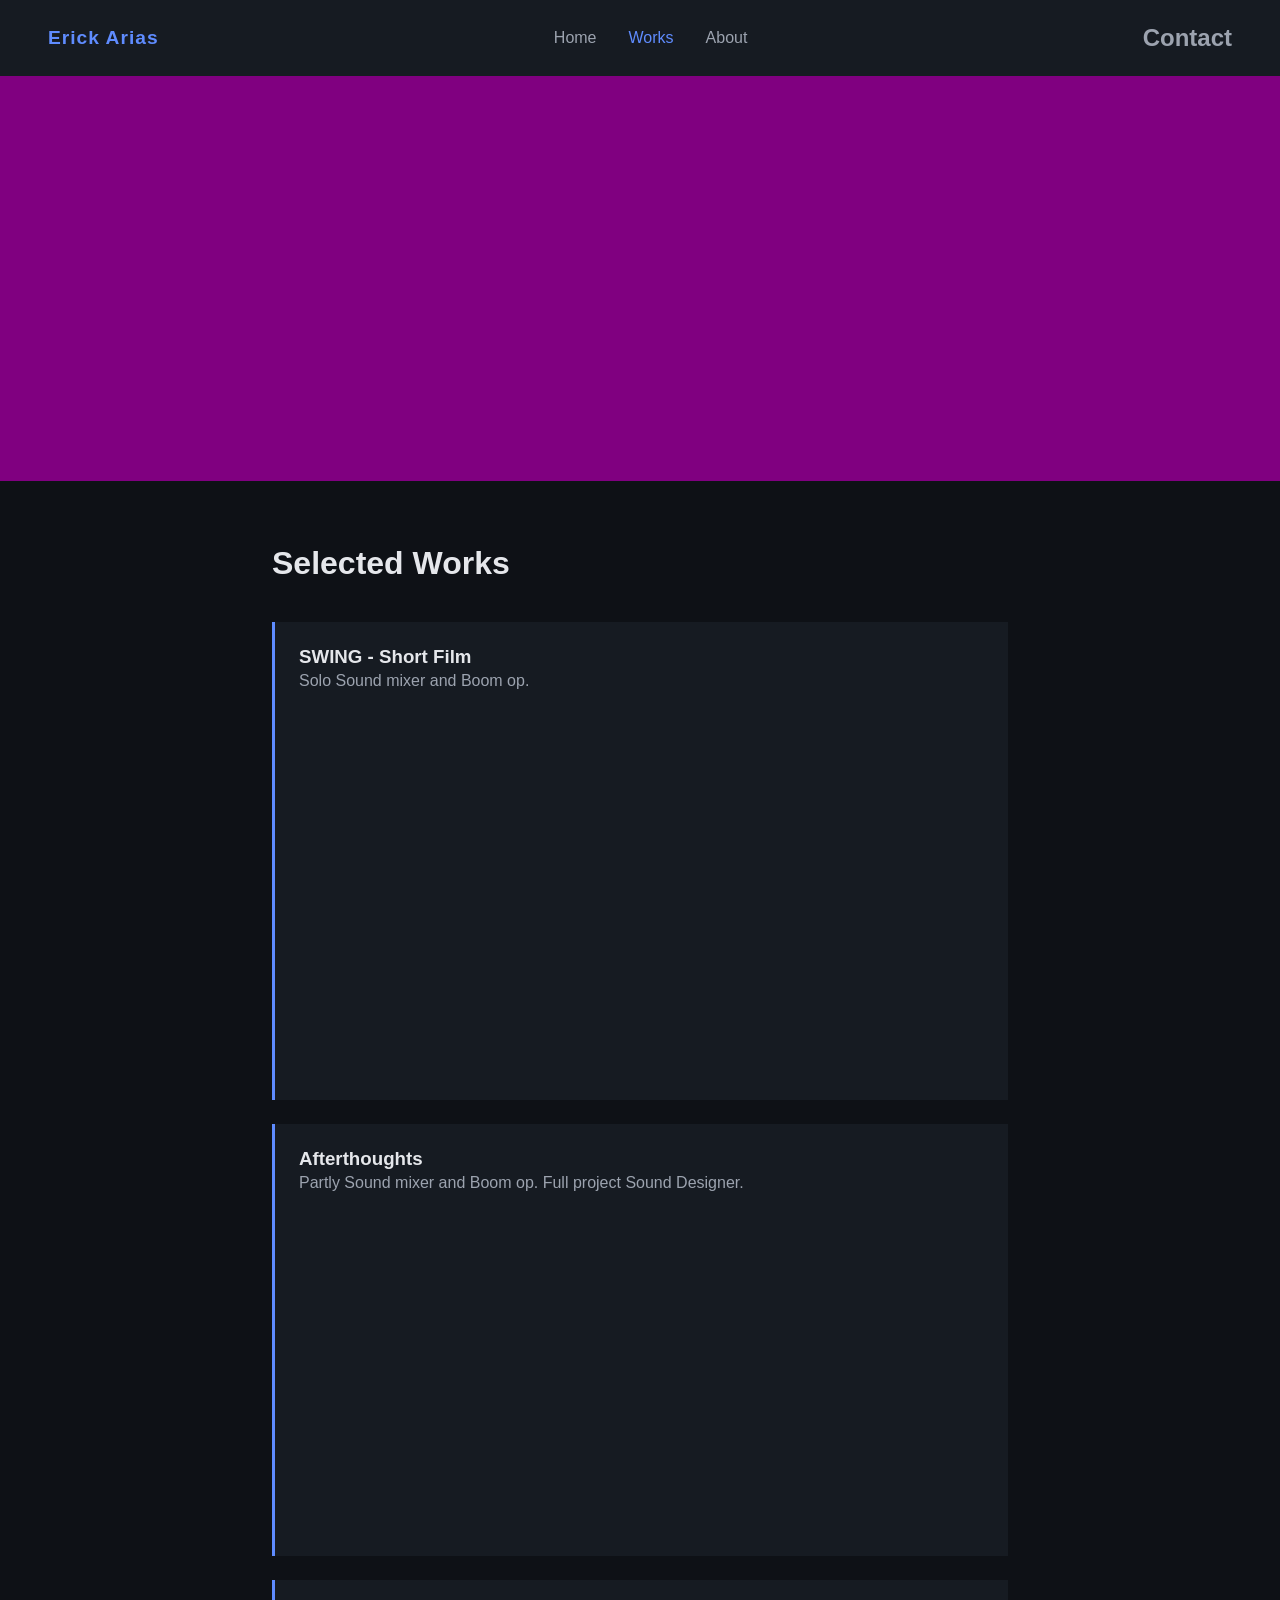
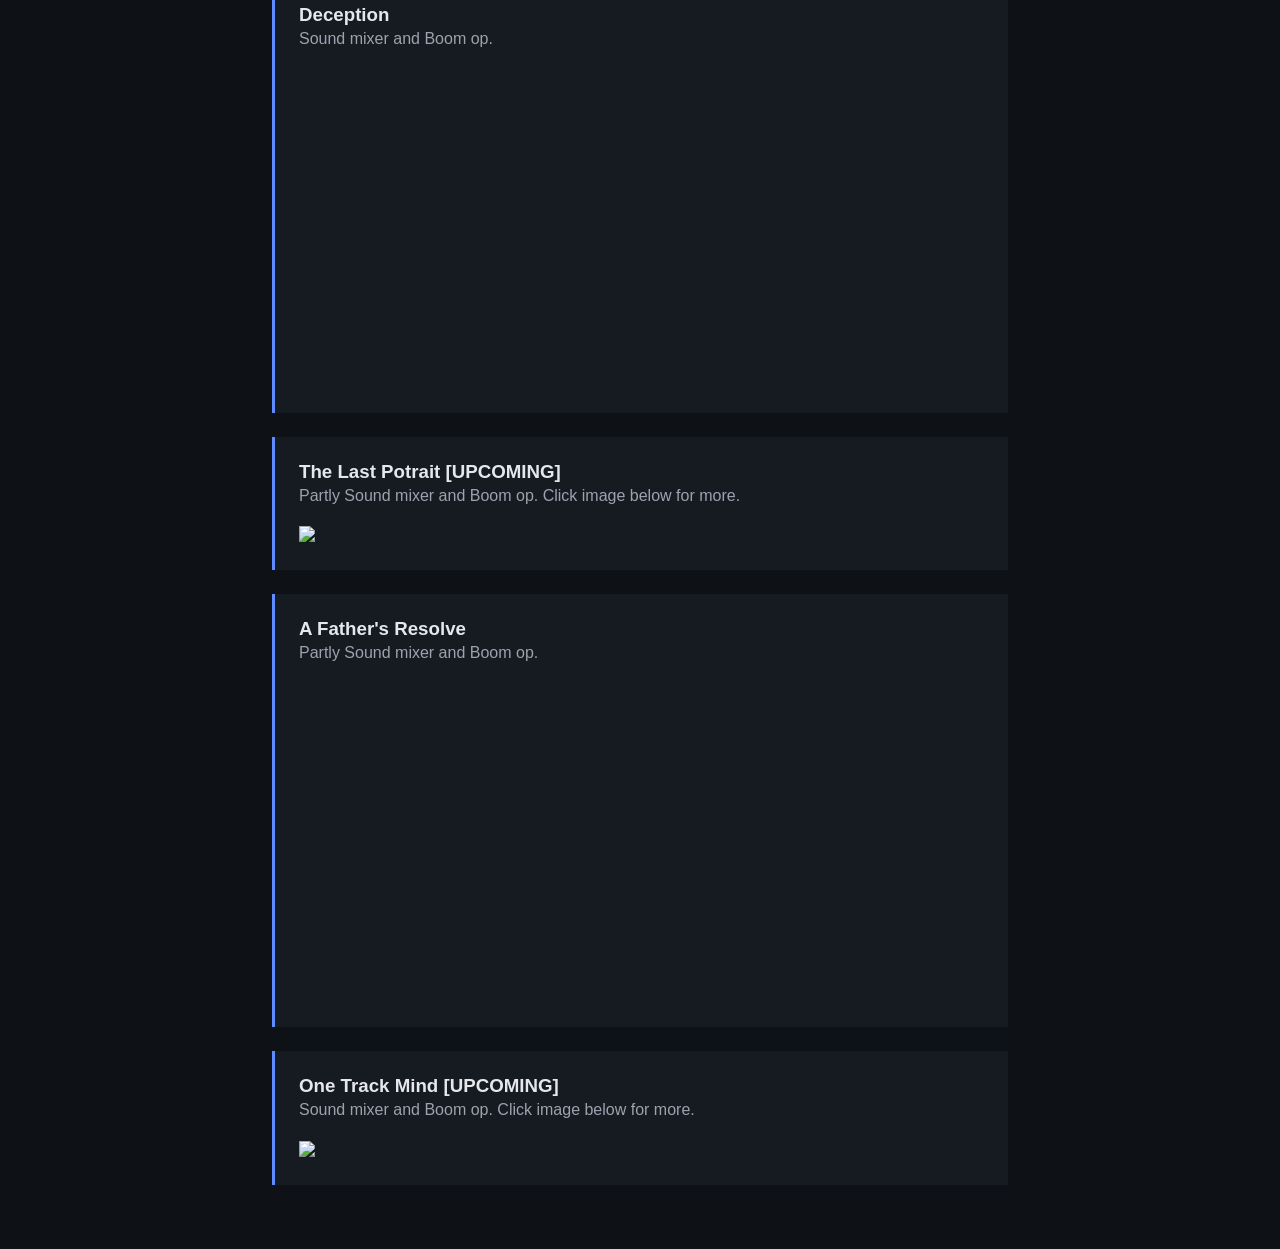
==== works.html @ 8f19ea31 "Add files via upload" ====
<!DOCTYPE html>
<html lang="en">
<head>
  <meta charset="UTF-8">
  <title>Erick Arias | Portfolio</title>
  <link rel="stylesheet" href="styles.css">
  <link rel="shortcut icon" tyep+"x-icon" href="logo.png">
</head>
<body>

  <nav>
    <h1 class="logo">Erick Arias</h1>
    <ul>
      <li><a href="index.html">Home</a></li>
      <li class="dropdown">
        <a href="#" class="active">Works</a>
        <ul class="dropdown-content">
          <li><a href="#">Location Sound</a></li>
          <li><a href="postworks.html">Post Production</a></li>
          <li><a href="extras.html">Extras</a></li>
        </ul>
      </li>
      <!-- <li class="dropdown">
          <button class="dropbtn">Dropdown
           <i class="fa fa-caret-down"></i>
          </button>
        <div class="dropdown-content">
          <a href="#">Link 1</a>
          <a href="#">Link 2</a>
          <a href="#">Link 3</a>
        </div>
      </li>-->
      <li><a href="about.html">About</a></li>
    </ul>
    <h1><a href="contact.html">Contact</a></h1>
  </nav>
<div id="bannerimage2"></div>

  <main class="content">
    <h2>Selected Works</h2>

    <div class="work-item">
      <h3>SWING - Short Film</h3>
      <p>Solo Sound mixer and Boom op.</p><br>
      <iframe title="vimeo-player" src="https://player.vimeo.com/video/1093564593?h=8049212edf" width="640" height="360" frameborder="0" referrerpolicy="strict-origin-when-cross-origin" allow="autoplay; fullscreen; picture-in-picture; clipboard-write; encrypted-media; web-share"   allowfullscreen></iframe>
    </div>

    <div class="work-item">
      <h3>Afterthoughts</h3>
      <p>Partly Sound mixer and Boom op. Full project Sound Designer.</p><br>
      <iframe width="560" height="315" src="https://www.youtube.com/embed/0XRfBWg0CU0?si=0lvmxerY64KyQ9Xe" title="YouTube video player" frameborder="0" allow="accelerometer; autoplay; clipboard-write; encrypted-media; gyroscope; picture-in-picture; web-share" referrerpolicy="strict-origin-when-cross-origin" allowfullscreen></iframe>
    </div>

    <div class="work-item">
      <h3>Deception</h3>
      <p>Sound mixer and Boom op.</p><br>
      <iframe width="560" height="315" src="https://www.youtube.com/embed/bbaW2TSV4AM?si=e1dpAjp5AKKNT2tz" title="YouTube video player" frameborder="0" allow="accelerometer; autoplay; clipboard-write; encrypted-media; gyroscope; picture-in-picture; web-share" referrerpolicy="strict-origin-when-cross-origin" allowfullscreen></iframe>
    </div>

    <div class="work-item">
      <h3>The Last Potrait [UPCOMING]</h3>
      <p>Partly Sound mixer and Boom op. Click image below for more.</p><br>
      <a href="https://www.instagram.com/p/DV1QIKBEYtf/"><img src="imgs/tlpcover.jpg"></a>
    </div>

    <div class="work-item">
      <h3>A Father's Resolve</h3>
      <p>Partly Sound mixer and Boom op.</p><br>
      <iframe width="560" height="315" src="https://www.youtube.com/embed/JRtsg0WhBrU?si=HhCyuxufMFWQ2nIu" title="YouTube video player" frameborder="0" allow="accelerometer; autoplay; clipboard-write; encrypted-media; gyroscope; picture-in-picture; web-share" referrerpolicy="strict-origin-when-cross-origin" allowfullscreen></iframe>
    </div>

    <div class="work-item">
      <h3>One Track Mind [UPCOMING]</h3>
      <p>Sound mixer and Boom op. Click image below for more.</p><br>
      <a href="https://www.instagram.com/p/DVn2es1Dc0Y/"><img src="imgs/otmcover.jpg"></a>
    </div>

  </main>

</body>
</html>
---- styles.css ----
/* Colors */
:root {
  --bg-dark: #0e1116;
  --bg-panel: #161b22;
  --bg-sub: #5c616a;
  --blue-soft: #5f8cff;
  --text-main: #e5e7eb;
  --text-muted: #9ca3af;

  --font-body: Arial, Helvetica, sans-serif;
}

html {
  font-family: var(--font-body);
  font-size: var(--base-font-size);
  height: 100%;

  font-synthesis: none;
  text-rendering: optimizeLegibility;
  -webkit-font-smoothing: antialiased;
  -moz-osx-font-smoothing: grayscale;
}

body {
  margin: 0;
  padding: 0;
  min-height: 100vh;
  background-color: var(--bg-dark);
  color: var(--text-main);
  display: flex;
  flex-direction: column;
  line-height: var(--line-height);
  
}

main {
  display: flex;
  flex: 1;
  flex-direction: column;
  width: 100%;
  max-width: 1200px;
  margin: 0 auto;
}



/* Navigation */
nav {
  background: var(--bg-panel);
  padding: 1.5rem 3rem;
  display: flex;
  justify-content: space-between;
  align-items: center;
}

.logo {
  font-size: 1.2rem;
  letter-spacing: 1px;
  color: var(--blue-soft);
}

nav ul {
  list-style: none;
  margin: 0;
  padding: 0;
  display: flex;
  gap: 2rem;
}

nav li {
  position: relative;
  display: block;
}

nav a {
  text-decoration: none;
  color: var(--text-muted);
  transition: color 0.2s ease;
}

nav a:hover,
nav a.active {
  color: var(--blue-soft);
}

/* The dropdown container */
.dropdown {
  display: flex;
  flex-direction: column;
  align-items: center;
}

/* Dropdown button */
.dropdown .dropbtn {
  font-size: 16px;
  border: none;
  outline: none;
  background-color: inherit;
  font-family: inherit; /* Important for vertical align on mobile phones */
  margin: 0; /* Important for vertical align on mobile phones */
}

/* Dropdown content (hidden by default) */
.dropdown-content {
  display: none;
  position: absolute;
  top: 100%;
  background-color: var(--bg-panel);
  min-width: 160px;
  box-shadow: 0px 8px 16px 0px rgba(0,0,0,0.2);
  z-index: 1;
}

.dropdown-content li a {
  padding: 12px 16px;
  text-decoration: none;
}

/* Links inside the dropdown */
.dropdown-content a {
  float: none;
  padding: 12px 16px;
  text-decoration: none;
  display: block;
  text-align: center;

}

/* Add a grey background color to dropdown links on hover */
.dropdown-content a:hover {
  background-color: var(--bg-sub);
}

/* Show the dropdown menu on hover */
.dropdown:hover .dropdown-content {
  display: block;
}

/* Layout */
main.center {
  height: calc(100vh - 80px);
  display: flex;
  flex-direction: column;
  justify-content: center;
  align-items: center;
  text-align: center;
}

main.content {
  max-width: 800px;
  margin: 4rem auto;
  padding: 0 2rem;
}

#bannerimage {
  width: 100%;
  background-image: url(imgs/mebg.jpg);
  height: 405px;
  background-color: purple;
  background-position: center;
}

#bannerimage2 {
  width: 100%;
  background-image: url(imgs/vmon.jpg);
  height: 405px;
  background-color: purple;
  background-position: center;
}

#bannerimage3 {
  width: 100%;
  background-image: url(imgs/post.jpg);
  height: 405px;
  background-color: purple;
  background-position: center;
}

img {
  width: 100%;
  height: auto;
}


/* Typography */
h2 {
  font-size: 2rem;
  margin-bottom: 1rem;
}



.bantext {
  text-align: center; 
  position: relative;
  top: 200px;
  font-size: 48px;
  text-shadow:
    -1px -1px 0 #000,
    1px -1px 0 #000,
    -1px 1px 0 #000,
    1px 1px 0 #000; 
}

p {
  color: var(--text-muted);
  line-height: 1.6;
}

/* Works */
.work-item {
  background: var(--bg-panel);
  padding: 1.5rem;
  margin-top: 1.5rem;
  border-left: 3px solid var(--blue-soft);
}

/* Safety */
*, *::before, *::after {
  margin: 0;
  padding: 0;
  box-sizing: border-box;
}
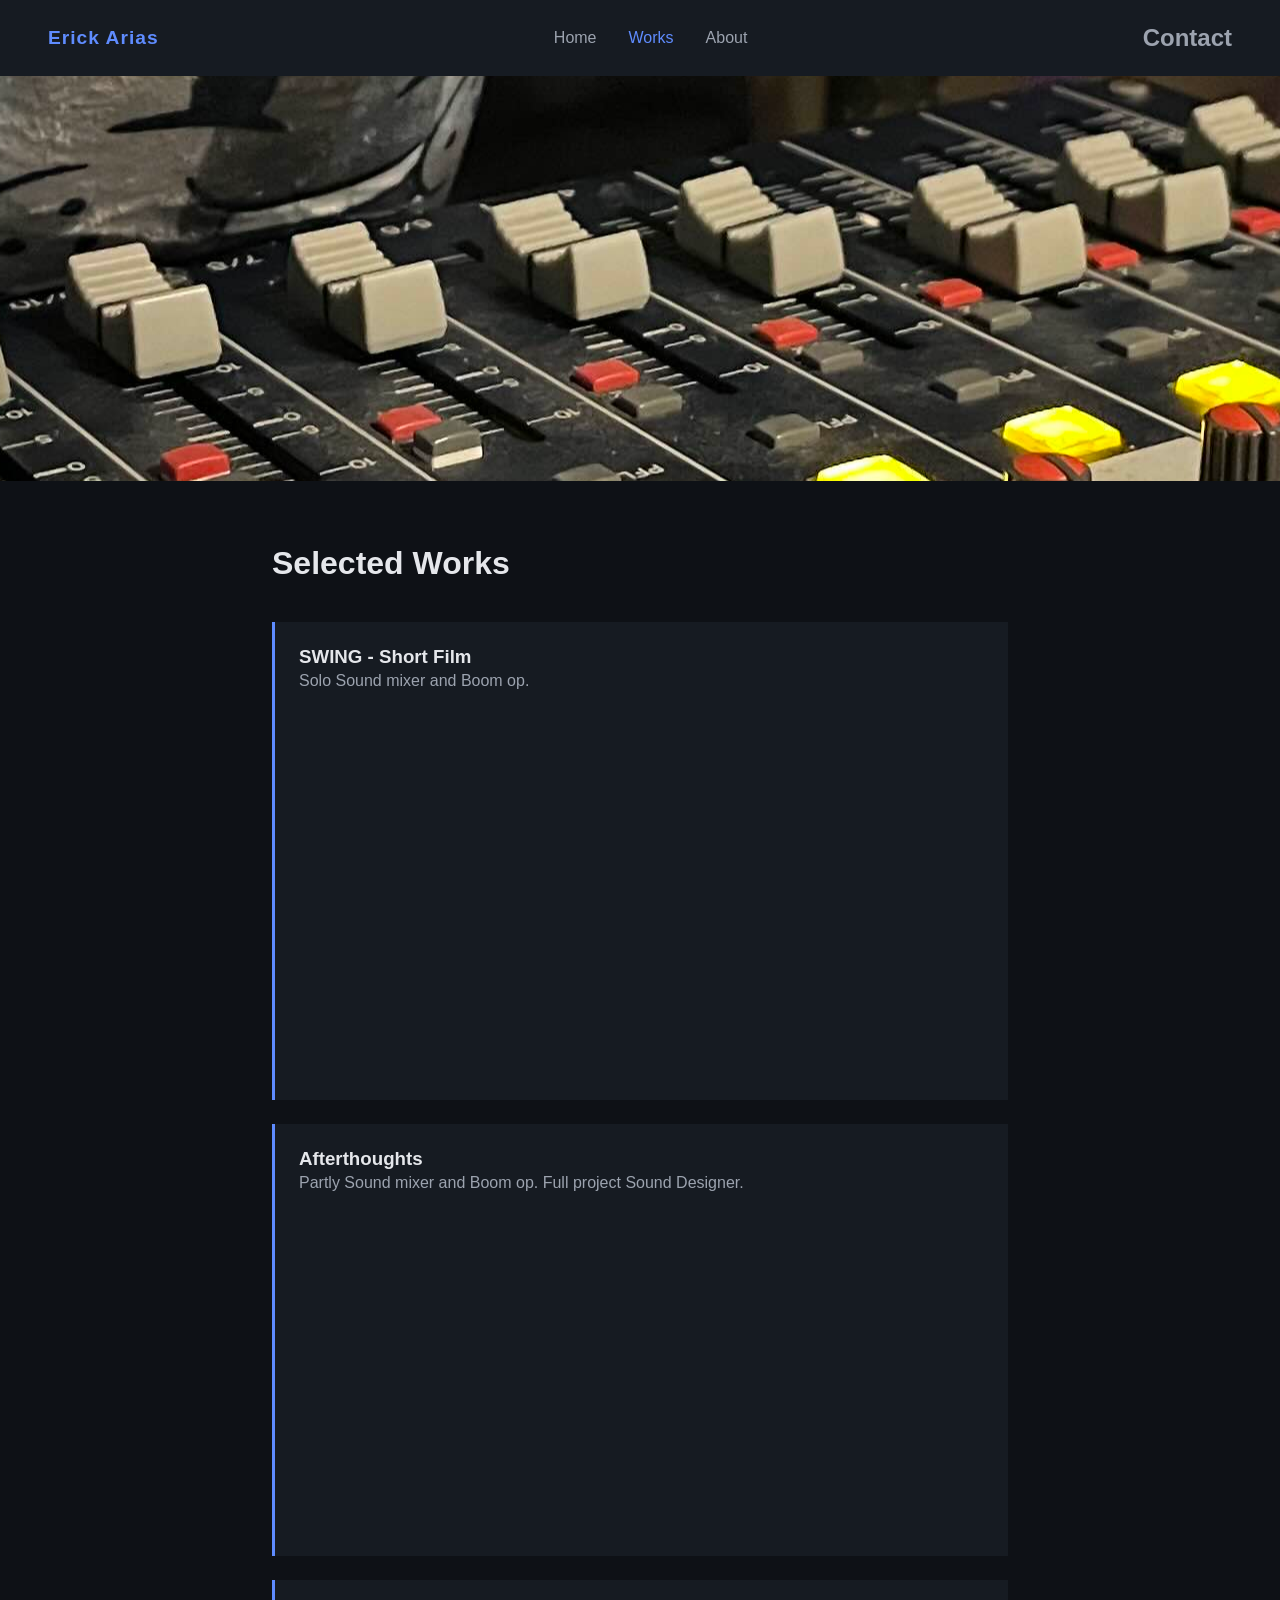
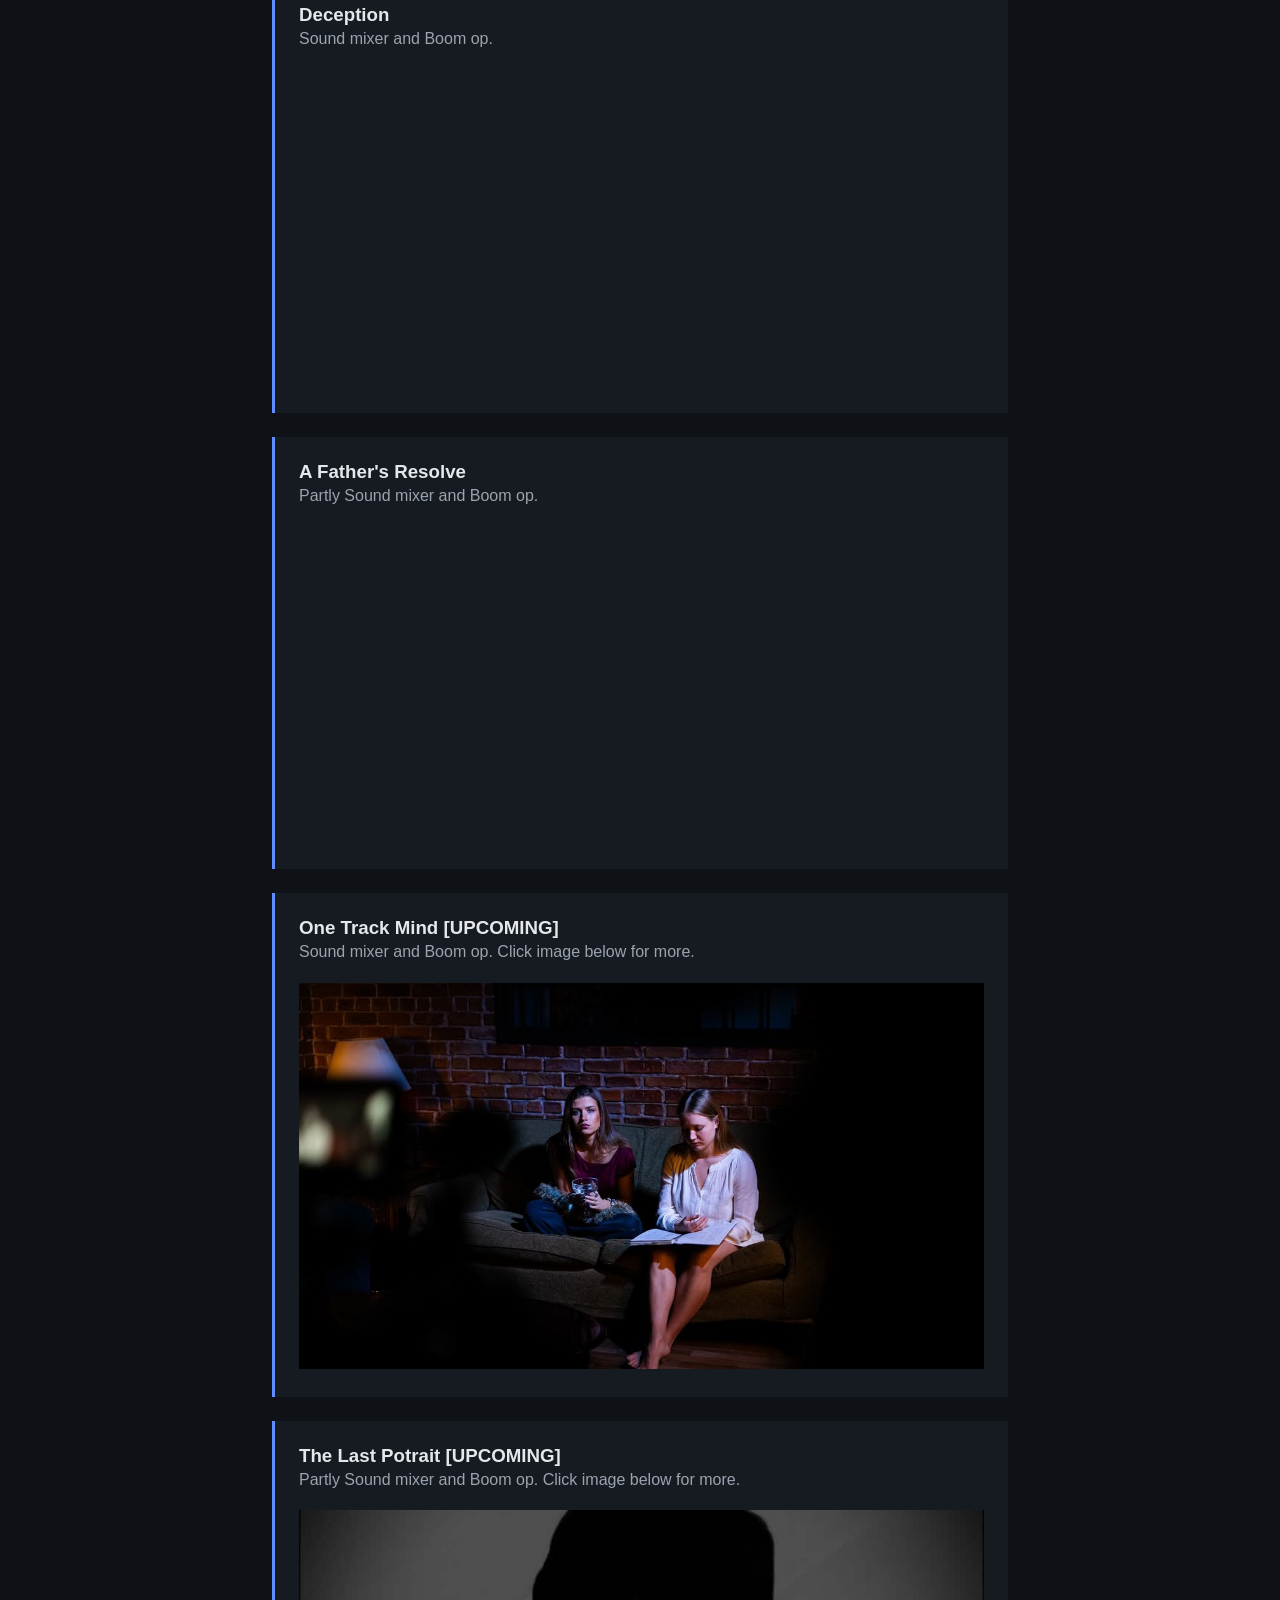
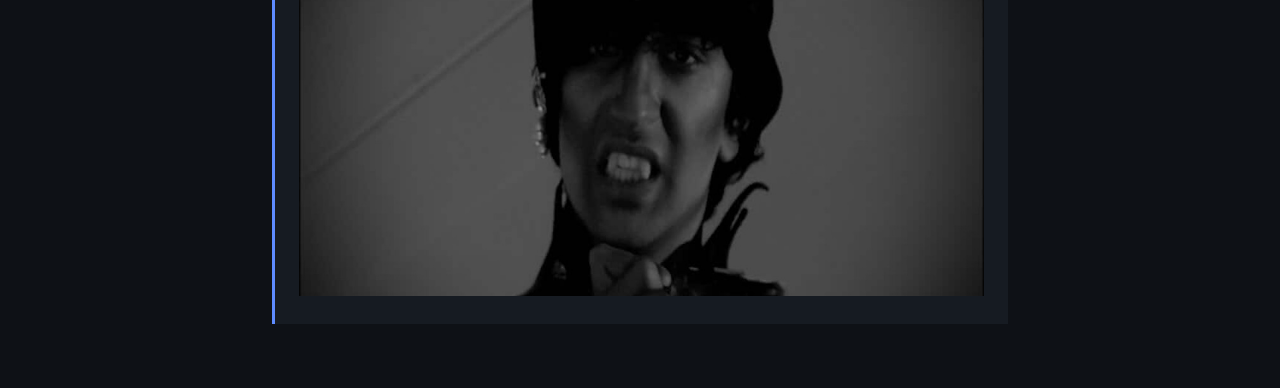
==== commit f7e5118b: "Update works.html" ====
--- a/works.html
+++ b/works.html
@@ -57,11 +57,6 @@
       <iframe width="560" height="315" src="https://www.youtube.com/embed/bbaW2TSV4AM?si=e1dpAjp5AKKNT2tz" title="YouTube video player" frameborder="0" allow="accelerometer; autoplay; clipboard-write; encrypted-media; gyroscope; picture-in-picture; web-share" referrerpolicy="strict-origin-when-cross-origin" allowfullscreen></iframe>
     </div>
 
-    <div class="work-item">
-      <h3>The Last Potrait [UPCOMING]</h3>
-      <p>Partly Sound mixer and Boom op. Click image below for more.</p><br>
-      <a href="https://www.instagram.com/p/DV1QIKBEYtf/"><img src="imgs/tlpcover.jpg"></a>
-    </div>
 
     <div class="work-item">
       <h3>A Father's Resolve</h3>
@@ -75,6 +70,15 @@
       <a href="https://www.instagram.com/p/DVn2es1Dc0Y/"><img src="imgs/otmcover.jpg"></a>
     </div>
 
+
+     <div class="work-item">
+      <h3>The Last Potrait [UPCOMING]</h3>
+      <p>Partly Sound mixer and Boom op. Click image below for more.</p><br>
+      <a href="https://www.instagram.com/p/DV1QIKBEYtf/"><img src="imgs/tlpcover.jpg"></a>
+    </div>
+
+
+    
   </main>
 
 </body>
